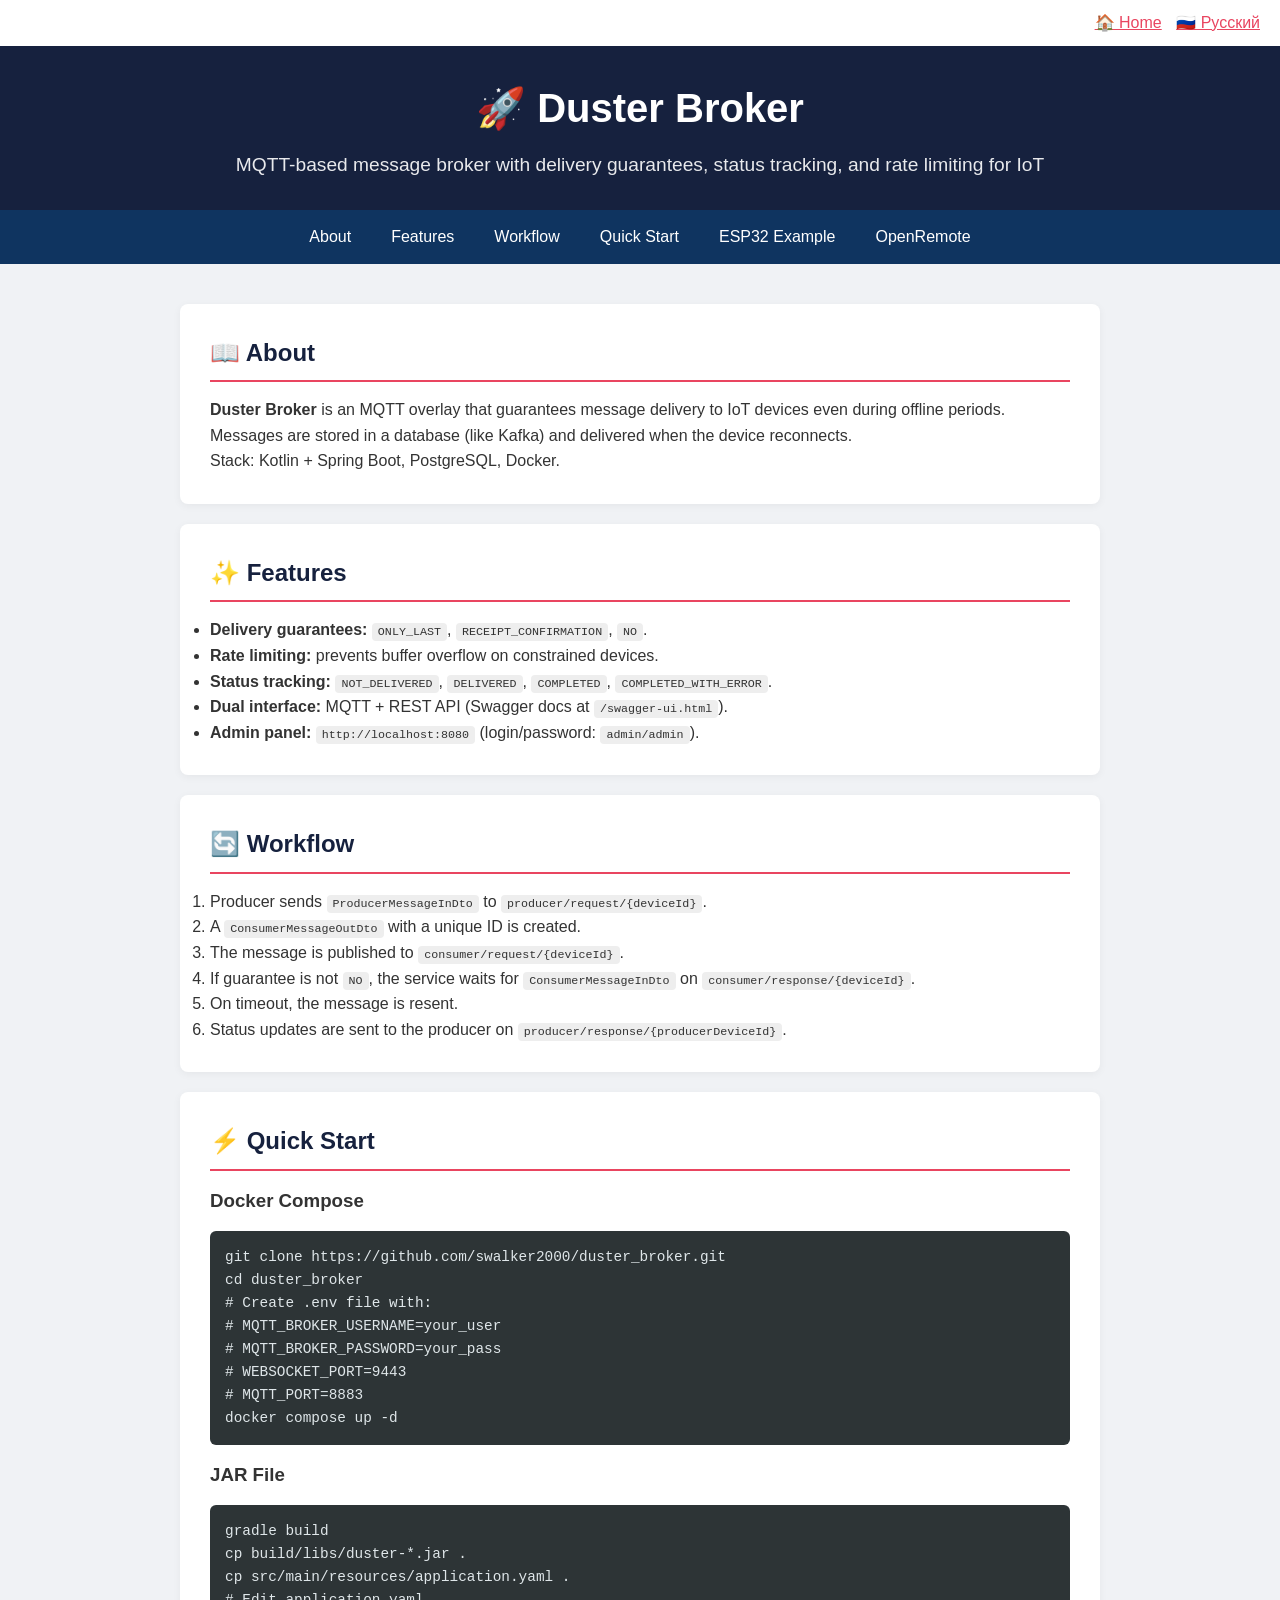
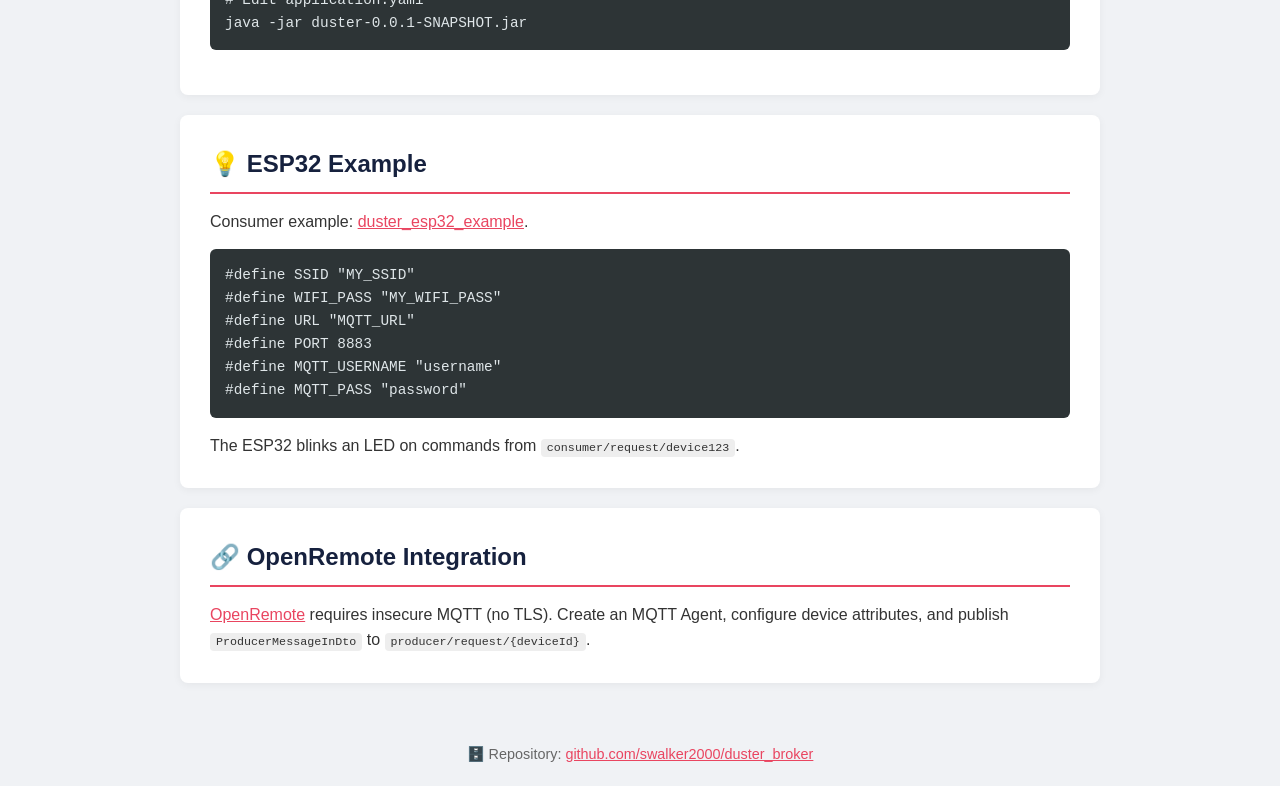
==== docs/en/index.html @ 774e0af5 "add docs" ====
<!DOCTYPE html>
<html lang="en">
<head>
    <meta charset="UTF-8">
    <meta name="viewport" content="width=device-width, initial-scale=1.0">
    <title>Duster Broker — MQTT Delivery Guarantee Service</title>
    <link rel="stylesheet" href="../css/style.css">
</head>
<body>
<div class="lang-switch">
    <a href="../">🏠 Home</a>
    <a href="../ru/">🇷🇺 Русский</a>
</div>
<header>
    <h1>🚀 Duster Broker</h1>
    <p>MQTT-based message broker with delivery guarantees, status tracking, and rate limiting for IoT</p>
</header>
<nav>
    <a href="#about">About</a>
    <a href="#features">Features</a>
    <a href="#workflow">Workflow</a>
    <a href="#quickstart">Quick Start</a>
    <a href="#esp32">ESP32 Example</a>
    <a href="#openremote">OpenRemote</a>
</nav>
<div class="container">
    <section id="about">
        <h2>📖 About</h2>
        <p><strong>Duster Broker</strong> is an MQTT overlay that guarantees message delivery to IoT devices even during offline periods. Messages are stored in a database (like Kafka) and delivered when the device reconnects.</p>
        <p>Stack: Kotlin + Spring Boot, PostgreSQL, Docker.</p>
    </section>
    <section id="features">
        <h2>✨ Features</h2>
        <ul>
            <li><strong>Delivery guarantees:</strong> <code>ONLY_LAST</code>, <code>RECEIPT_CONFIRMATION</code>, <code>NO</code>.</li>
            <li><strong>Rate limiting:</strong> prevents buffer overflow on constrained devices.</li>
            <li><strong>Status tracking:</strong> <code>NOT_DELIVERED</code>, <code>DELIVERED</code>, <code>COMPLETED</code>, <code>COMPLETED_WITH_ERROR</code>.</li>
            <li><strong>Dual interface:</strong> MQTT + REST API (Swagger docs at <code>/swagger-ui.html</code>).</li>
            <li><strong>Admin panel:</strong> <code>http://localhost:8080</code> (login/password: <code>admin/admin</code>).</li>
        </ul>
    </section>
    <section id="workflow">
        <h2>🔄 Workflow</h2>
        <ol>
            <li>Producer sends <code>ProducerMessageInDto</code> to <code>producer/request/{deviceId}</code>.</li>
            <li>A <code>ConsumerMessageOutDto</code> with a unique ID is created.</li>
            <li>The message is published to <code>consumer/request/{deviceId}</code>.</li>
            <li>If guarantee is not <code>NO</code>, the service waits for <code>ConsumerMessageInDto</code> on <code>consumer/response/{deviceId}</code>.</li>
            <li>On timeout, the message is resent.</li>
            <li>Status updates are sent to the producer on <code>producer/response/{producerDeviceId}</code>.</li>
        </ol>
    </section>
    <section id="quickstart">
        <h2>⚡ Quick Start</h2>
        <h3>Docker Compose</h3>
        <pre>
git clone https://github.com/swalker2000/duster_broker.git
cd duster_broker
# Create .env file with:
# MQTT_BROKER_USERNAME=your_user
# MQTT_BROKER_PASSWORD=your_pass
# WEBSOCKET_PORT=9443
# MQTT_PORT=8883
docker compose up -d</pre>
        <h3>JAR File</h3>
        <pre>
gradle build
cp build/libs/duster-*.jar .
cp src/main/resources/application.yaml .
# Edit application.yaml
java -jar duster-0.0.1-SNAPSHOT.jar</pre>
    </section>
    <section id="esp32">
        <h2>💡 ESP32 Example</h2>
        <p>Consumer example: <a href="https://github.com/swalker2000/duster_esp32_example" target="_blank">duster_esp32_example</a>.</p>
        <pre>
#define SSID "MY_SSID"
#define WIFI_PASS "MY_WIFI_PASS"
#define URL "MQTT_URL"
#define PORT 8883
#define MQTT_USERNAME "username"
#define MQTT_PASS "password"</pre>
        <p>The ESP32 blinks an LED on commands from <code>consumer/request/device123</code>.</p>
    </section>
    <section id="openremote">
        <h2>🔗 OpenRemote Integration</h2>
        <p><a href="https://github.com/openremote/openremote" target="_blank">OpenRemote</a> requires insecure MQTT (no TLS). Create an MQTT Agent, configure device attributes, and publish <code>ProducerMessageInDto</code> to <code>producer/request/{deviceId}</code>.</p>
    </section>
</div>
<div class="footer">
    <p>🗄️ Repository: <a href="https://github.com/swalker2000/duster_broker" target="_blank">github.com/swalker2000/duster_broker</a></p>
</div>
</body>
</html>
---- docs/css/style.css ----
* { box-sizing: border-box; margin: 0; padding: 0; }
body { font-family: 'Segoe UI', Tahoma, Geneva, Verdana, sans-serif; background: #f0f2f5; color: #333; line-height: 1.6; }
.container { max-width: 960px; margin: 0 auto; padding: 20px; }
header { background: #16213e; color: white; padding: 30px 0; text-align: center; }
header h1 { font-size: 2.5rem; margin-bottom: 10px; }
header p { font-size: 1.2rem; opacity: 0.9; }
nav { background: #0f3460; display: flex; justify-content: center; flex-wrap: wrap; }
nav a { color: white; text-decoration: none; padding: 14px 20px; display: inline-block; transition: background 0.3s; }
nav a:hover { background: #e94560; }
section { background: white; margin: 20px 0; padding: 30px; border-radius: 8px; box-shadow: 0 2px 8px rgba(0,0,0,0.05); }
h2 { color: #16213e; margin-bottom: 15px; border-bottom: 2px solid #e94560; padding-bottom: 8px; }
pre { background: #2d3436; color: #dfe6e9; padding: 15px; border-radius: 6px; overflow-x: auto; font-size: 0.9rem; margin: 15px 0; }
code { background: #eee; padding: 2px 6px; border-radius: 4px; font-size: 0.9em; }
a { color: #e94560; }
.footer { text-align: center; padding: 20px; color: #666; font-size: 0.9rem; }
.lang-switch { text-align: right; padding: 10px 20px; background: white; }
.lang-switch a { margin-left: 10px; }
@media (max-width: 600px) {
    header h1 { font-size: 1.8rem; }
    nav a { padding: 10px; font-size: 0.9rem; }
}
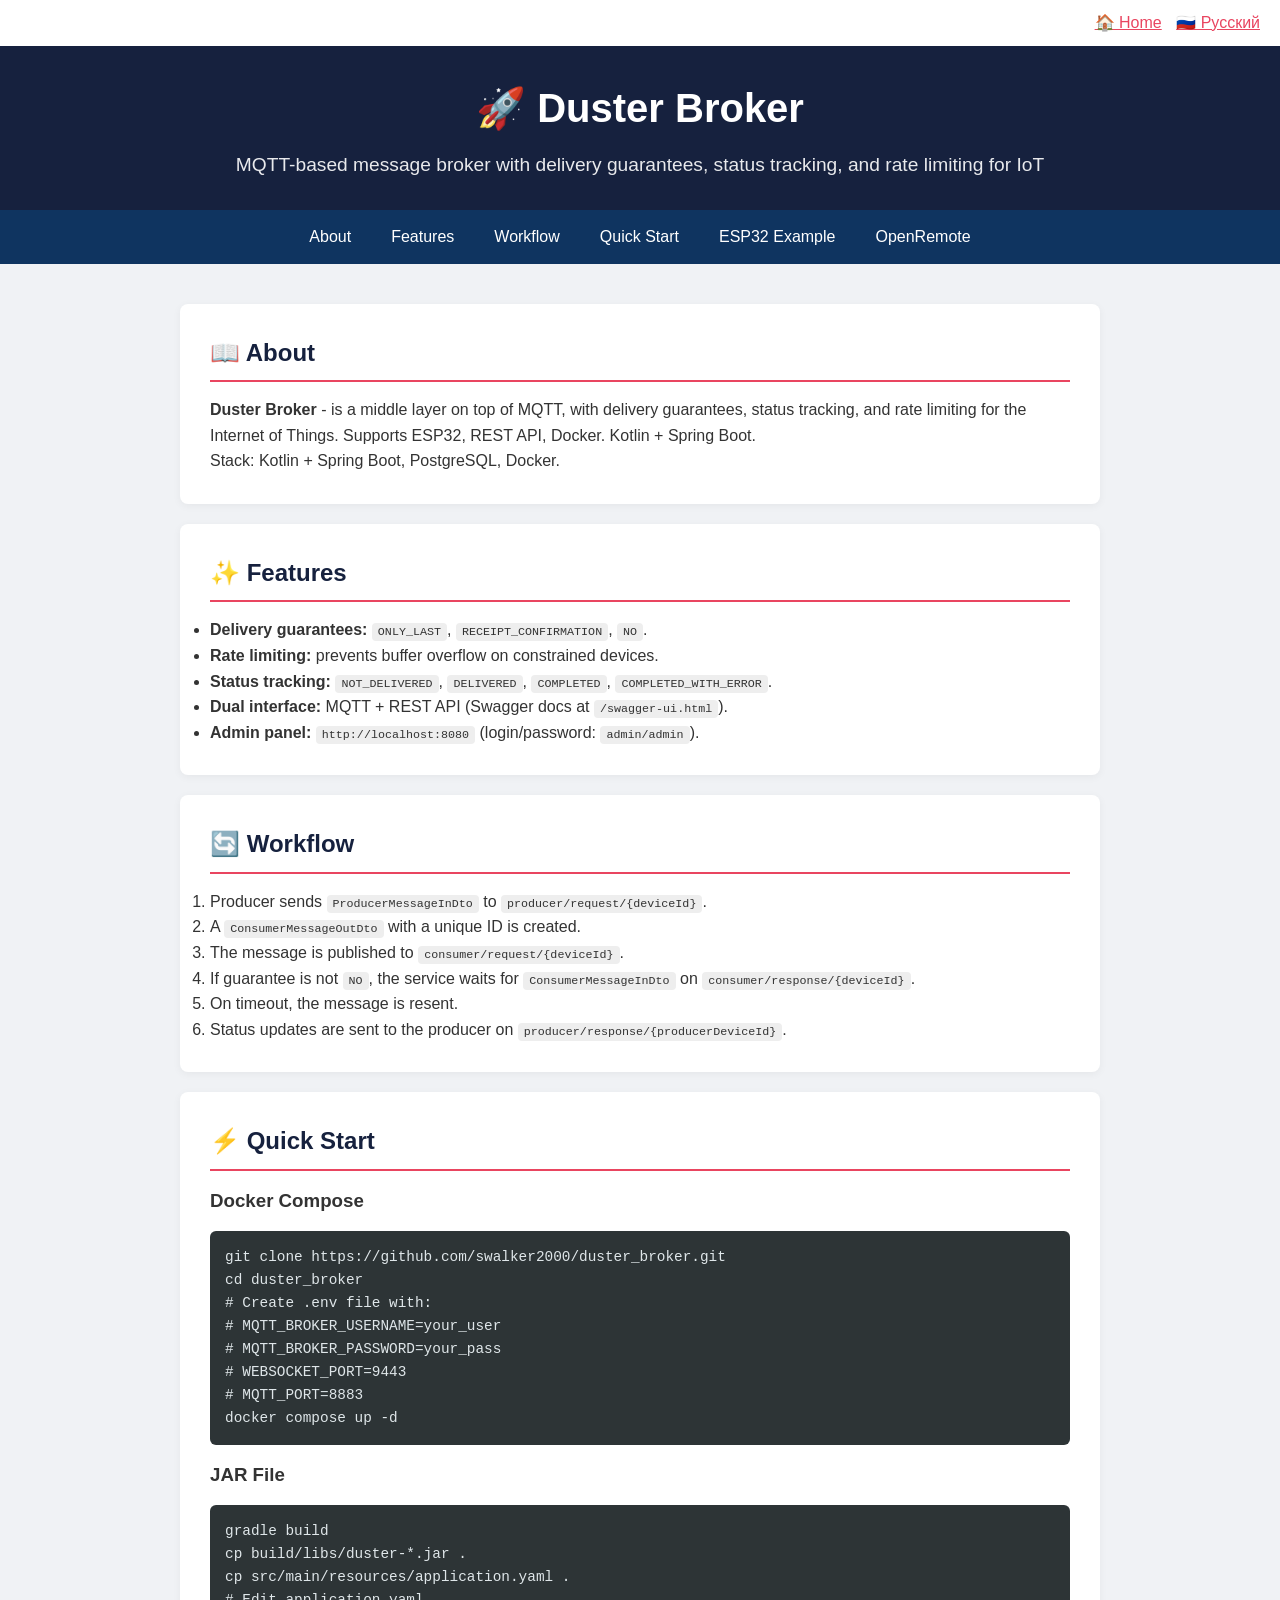
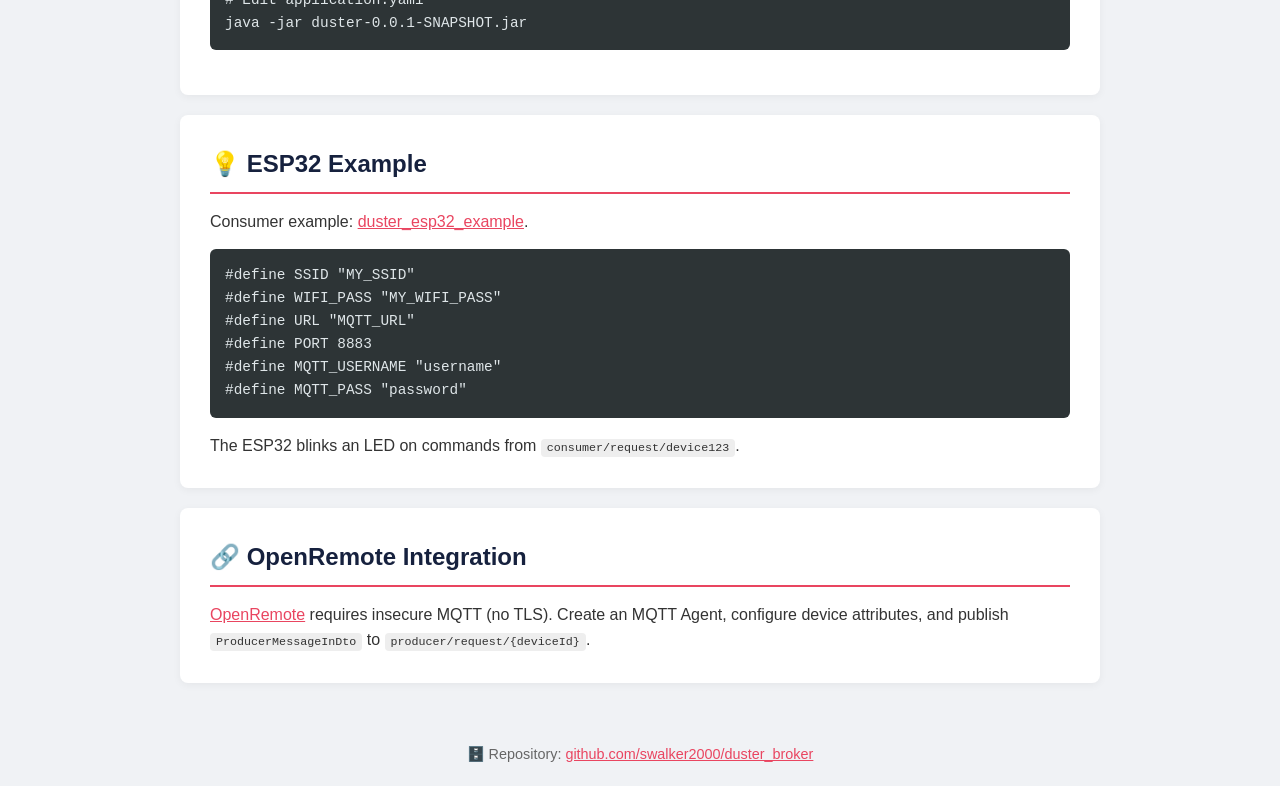
==== commit f336cf1a: "поправил описание проекта" ====
--- a/docs/en/index.html
+++ b/docs/en/index.html
@@ -26,7 +26,7 @@
 <div class="container">
     <section id="about">
         <h2>📖 About</h2>
-        <p><strong>Duster Broker</strong> is an MQTT overlay that guarantees message delivery to IoT devices even during offline periods. Messages are stored in a database (like Kafka) and delivered when the device reconnects.</p>
+        <p><strong>Duster Broker</strong> -  is a middle layer on top of MQTT, with delivery guarantees, status tracking, and rate limiting for the Internet of Things. Supports ESP32, REST API, Docker. Kotlin + Spring Boot.</p>
         <p>Stack: Kotlin + Spring Boot, PostgreSQL, Docker.</p>
     </section>
     <section id="features">
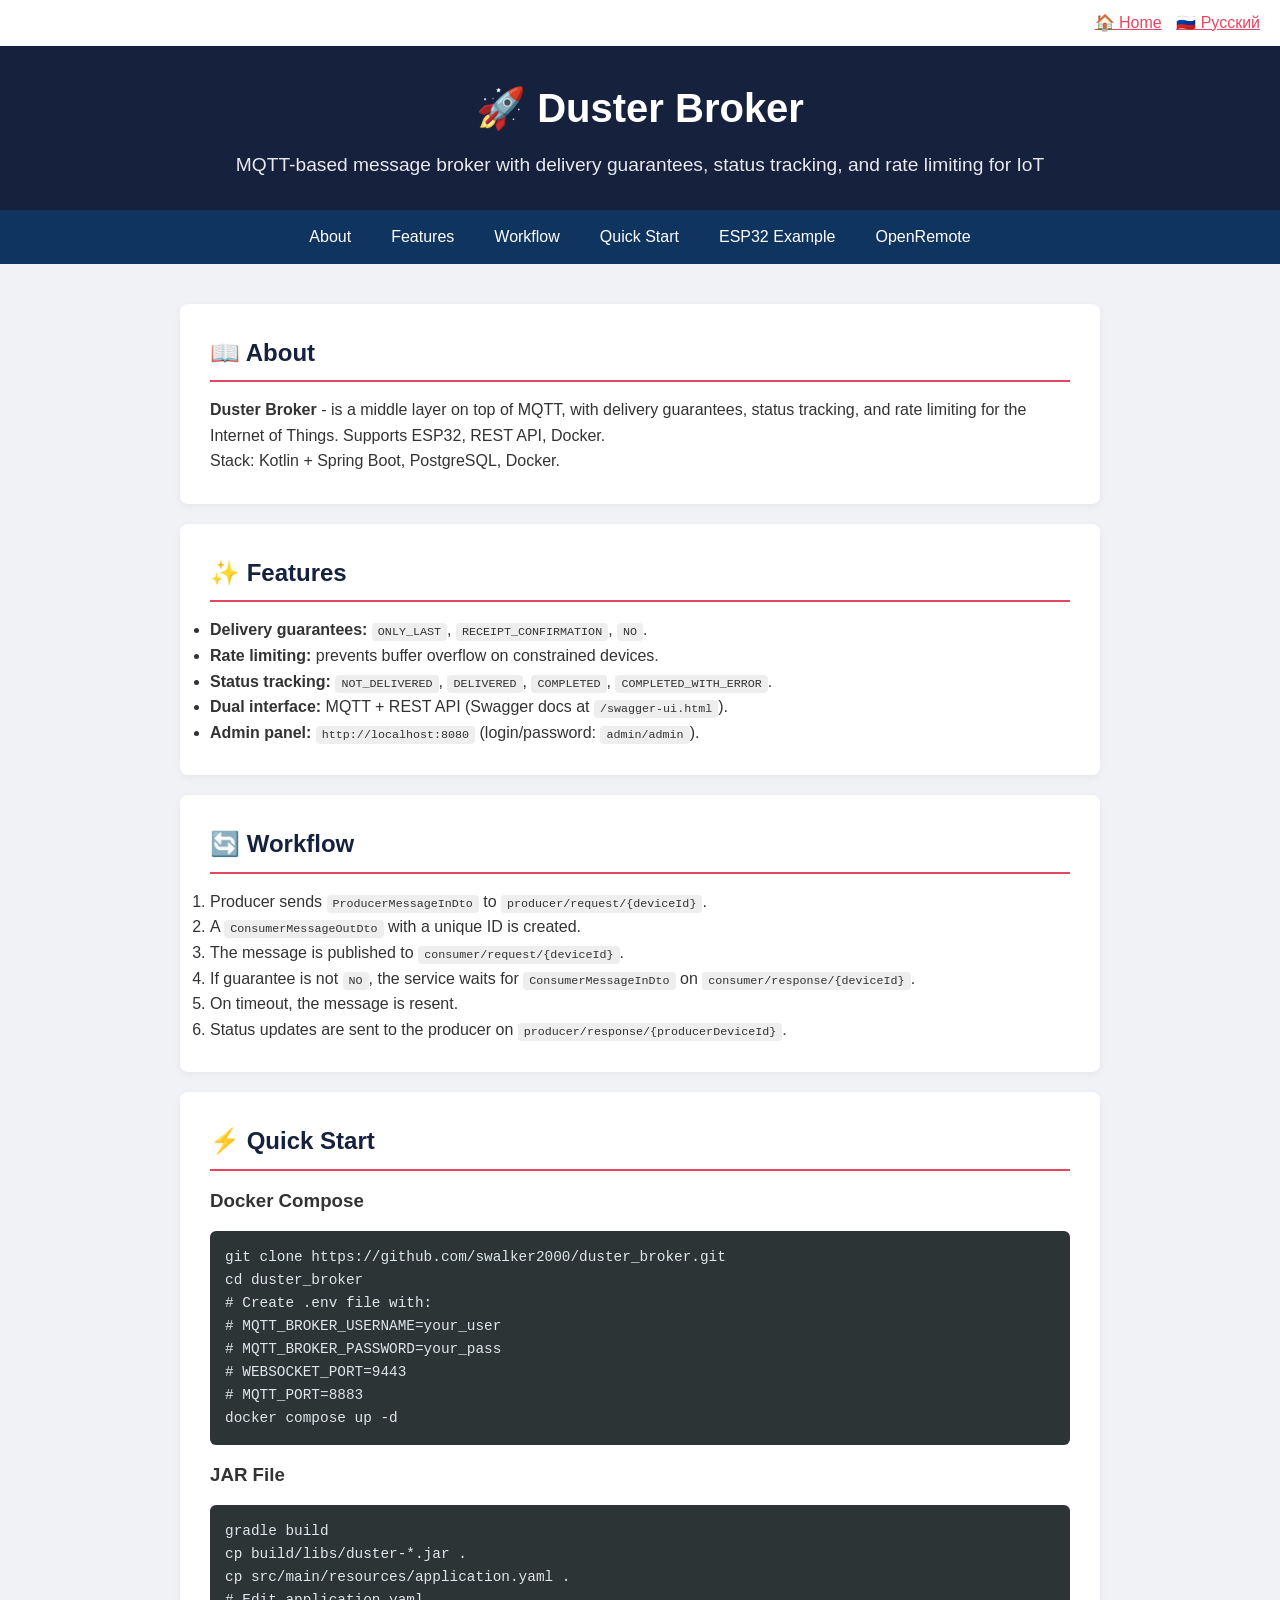
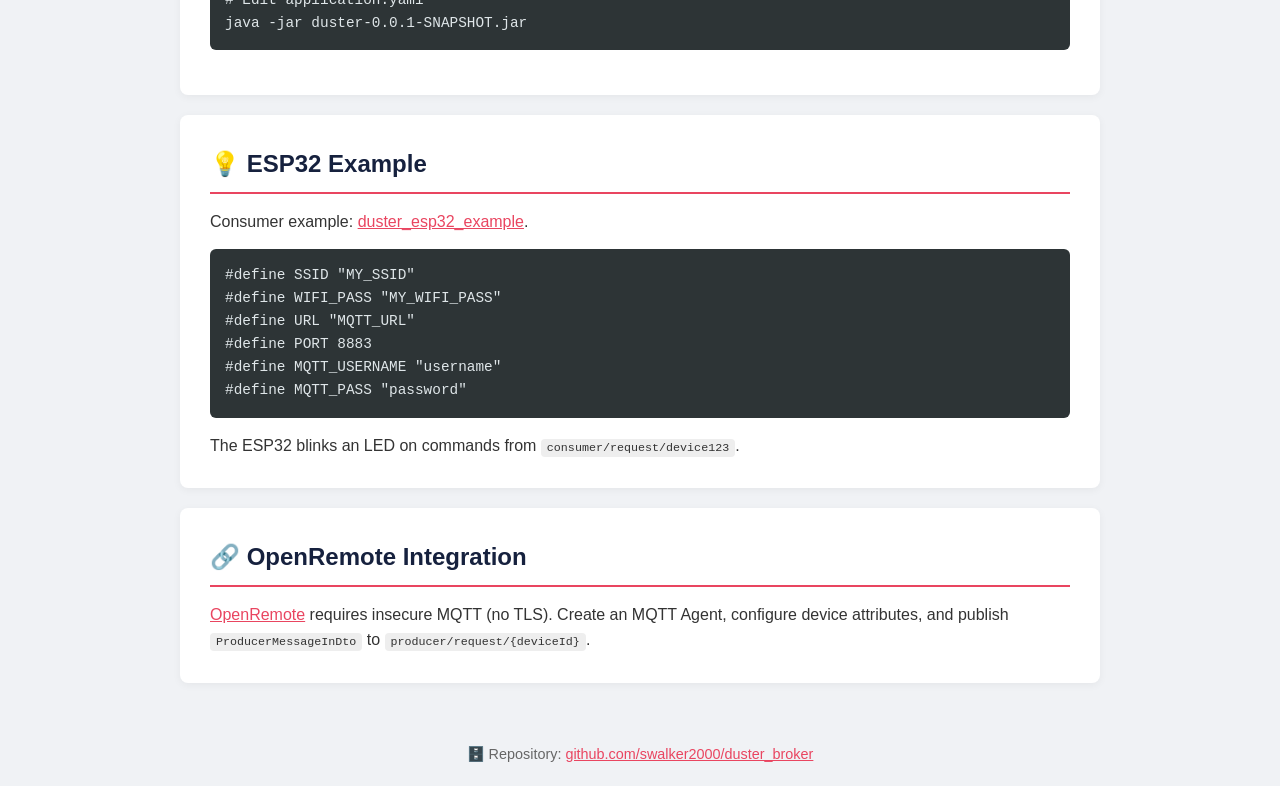
==== commit b5c71bcc: "bugfix в описании" ====
--- a/docs/en/index.html
+++ b/docs/en/index.html
@@ -26,7 +26,7 @@
 <div class="container">
     <section id="about">
         <h2>📖 About</h2>
-        <p><strong>Duster Broker</strong> -  is a middle layer on top of MQTT, with delivery guarantees, status tracking, and rate limiting for the Internet of Things. Supports ESP32, REST API, Docker. Kotlin + Spring Boot.</p>
+        <p><strong>Duster Broker</strong> -  is a middle layer on top of MQTT, with delivery guarantees, status tracking, and rate limiting for the Internet of Things. Supports ESP32, REST API, Docker. </p>
         <p>Stack: Kotlin + Spring Boot, PostgreSQL, Docker.</p>
     </section>
     <section id="features">
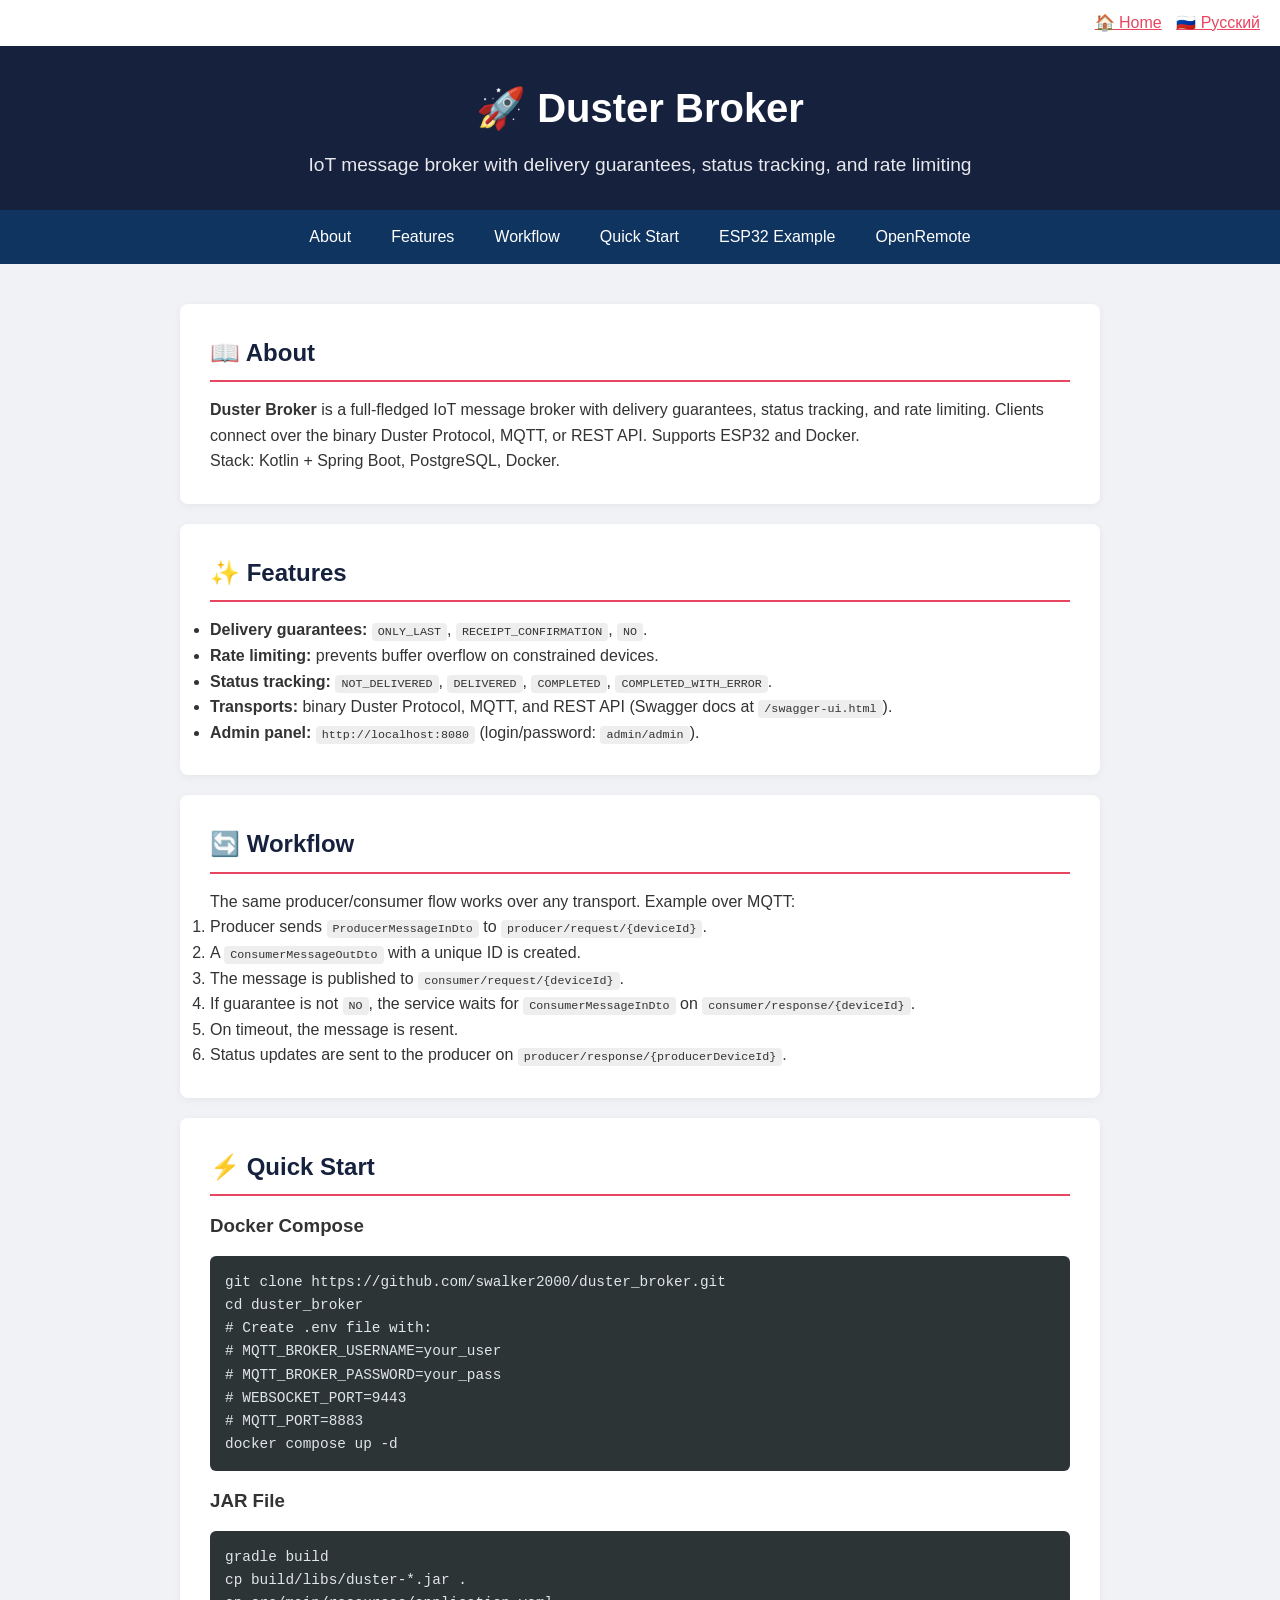
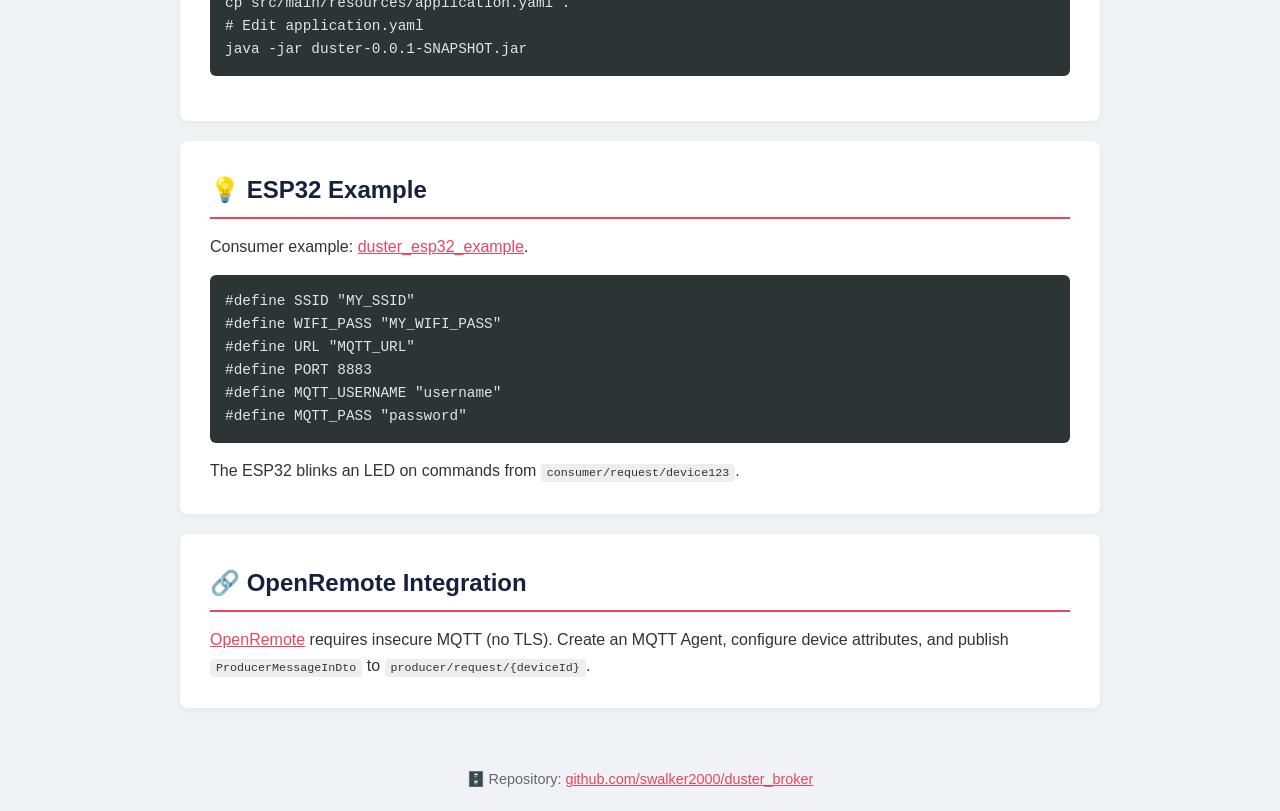
==== commit 8a9a1fd7: "Поменял описание проекта в docs" ====
--- a/docs/en/index.html
+++ b/docs/en/index.html
@@ -3,7 +3,7 @@
 <head>
     <meta charset="UTF-8">
     <meta name="viewport" content="width=device-width, initial-scale=1.0">
-    <title>Duster Broker — MQTT Delivery Guarantee Service</title>
+    <title>Duster Broker — IoT message broker with delivery guarantees</title>
     <link rel="stylesheet" href="../css/style.css">
 </head>
 <body>
@@ -13,7 +13,7 @@
 </div>
 <header>
     <h1>🚀 Duster Broker</h1>
-    <p>MQTT-based message broker with delivery guarantees, status tracking, and rate limiting for IoT</p>
+    <p>IoT message broker with delivery guarantees, status tracking, and rate limiting</p>
 </header>
 <nav>
     <a href="#about">About</a>
@@ -26,7 +26,7 @@
 <div class="container">
     <section id="about">
         <h2>📖 About</h2>
-        <p><strong>Duster Broker</strong> -  is a middle layer on top of MQTT, with delivery guarantees, status tracking, and rate limiting for the Internet of Things. Supports ESP32, REST API, Docker. </p>
+        <p><strong>Duster Broker</strong> is a full-fledged IoT message broker with delivery guarantees, status tracking, and rate limiting. Clients connect over the binary Duster Protocol, MQTT, or REST API. Supports ESP32 and Docker.</p>
         <p>Stack: Kotlin + Spring Boot, PostgreSQL, Docker.</p>
     </section>
     <section id="features">
@@ -35,12 +35,13 @@
             <li><strong>Delivery guarantees:</strong> <code>ONLY_LAST</code>, <code>RECEIPT_CONFIRMATION</code>, <code>NO</code>.</li>
             <li><strong>Rate limiting:</strong> prevents buffer overflow on constrained devices.</li>
             <li><strong>Status tracking:</strong> <code>NOT_DELIVERED</code>, <code>DELIVERED</code>, <code>COMPLETED</code>, <code>COMPLETED_WITH_ERROR</code>.</li>
-            <li><strong>Dual interface:</strong> MQTT + REST API (Swagger docs at <code>/swagger-ui.html</code>).</li>
+            <li><strong>Transports:</strong> binary Duster Protocol, MQTT, and REST API (Swagger docs at <code>/swagger-ui.html</code>).</li>
             <li><strong>Admin panel:</strong> <code>http://localhost:8080</code> (login/password: <code>admin/admin</code>).</li>
         </ul>
     </section>
     <section id="workflow">
         <h2>🔄 Workflow</h2>
+        <p>The same producer/consumer flow works over any transport. Example over MQTT:</p>
         <ol>
             <li>Producer sends <code>ProducerMessageInDto</code> to <code>producer/request/{deviceId}</code>.</li>
             <li>A <code>ConsumerMessageOutDto</code> with a unique ID is created.</li>
